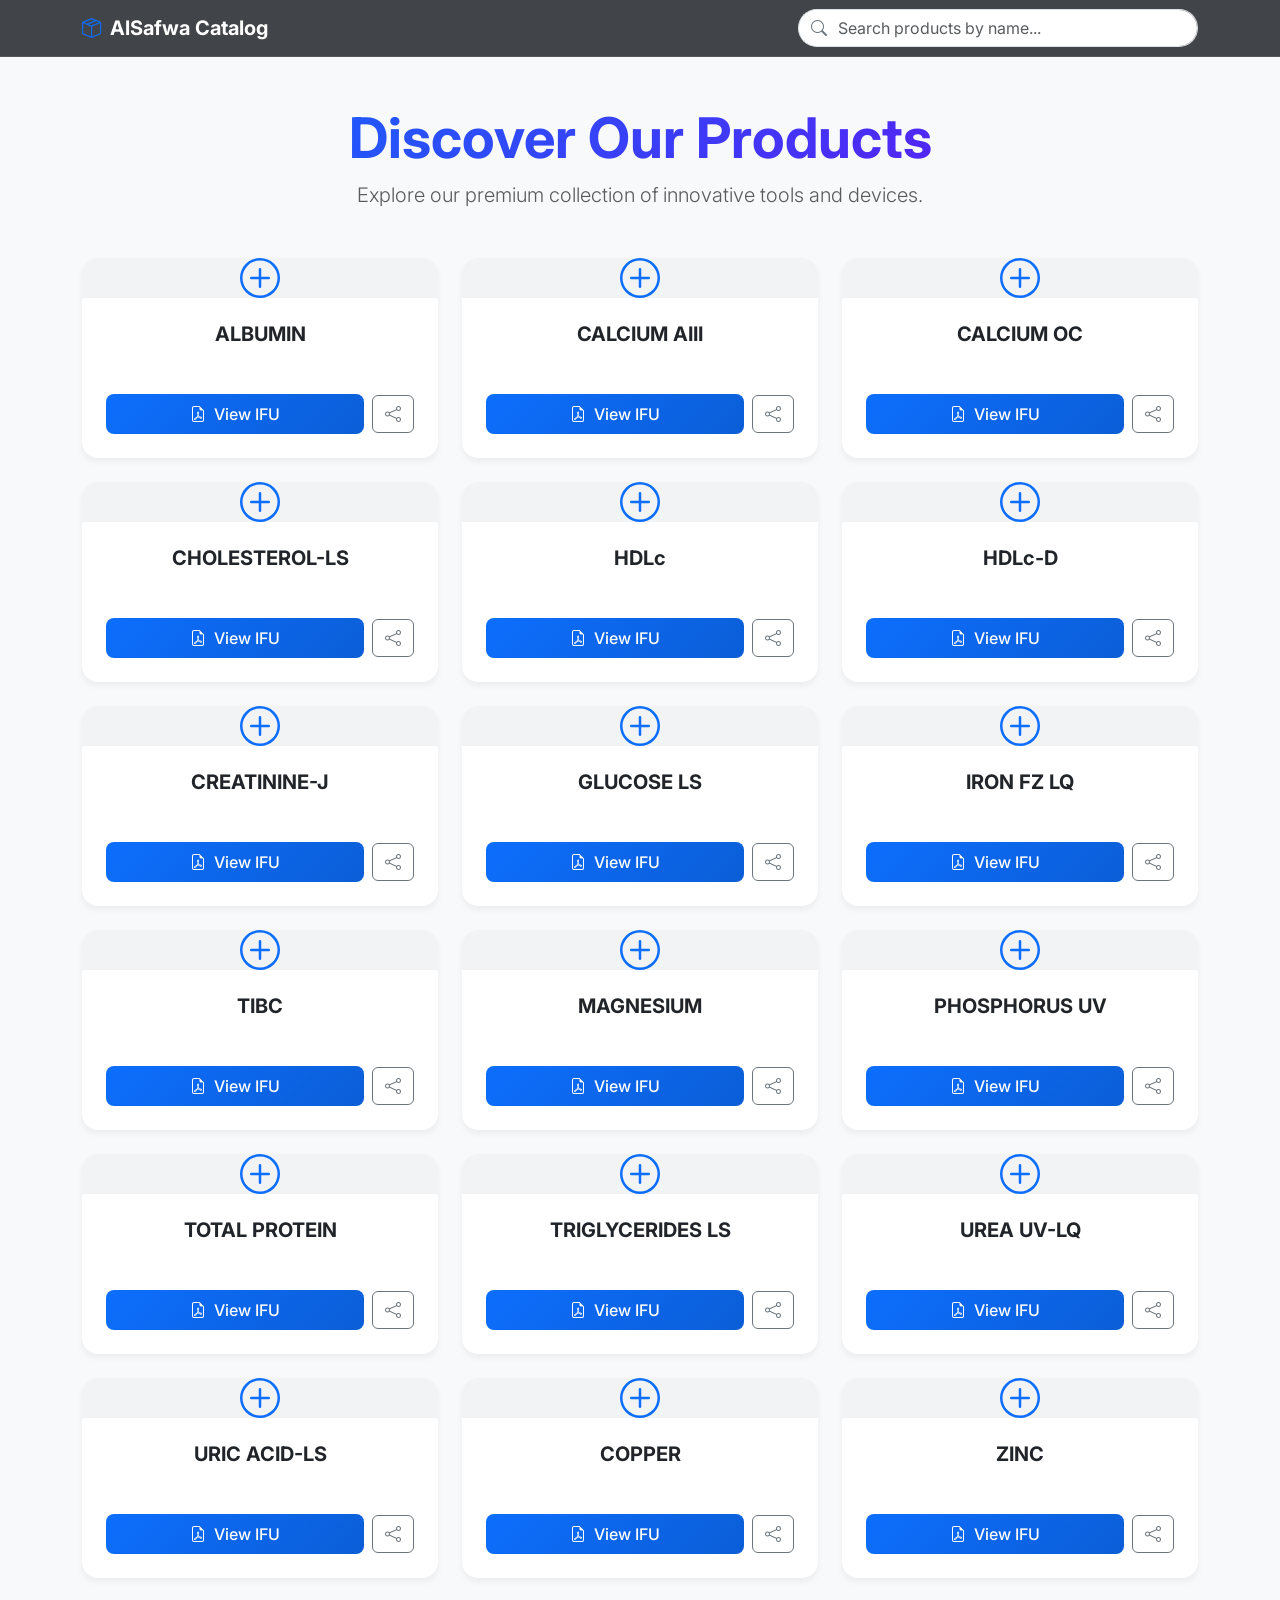
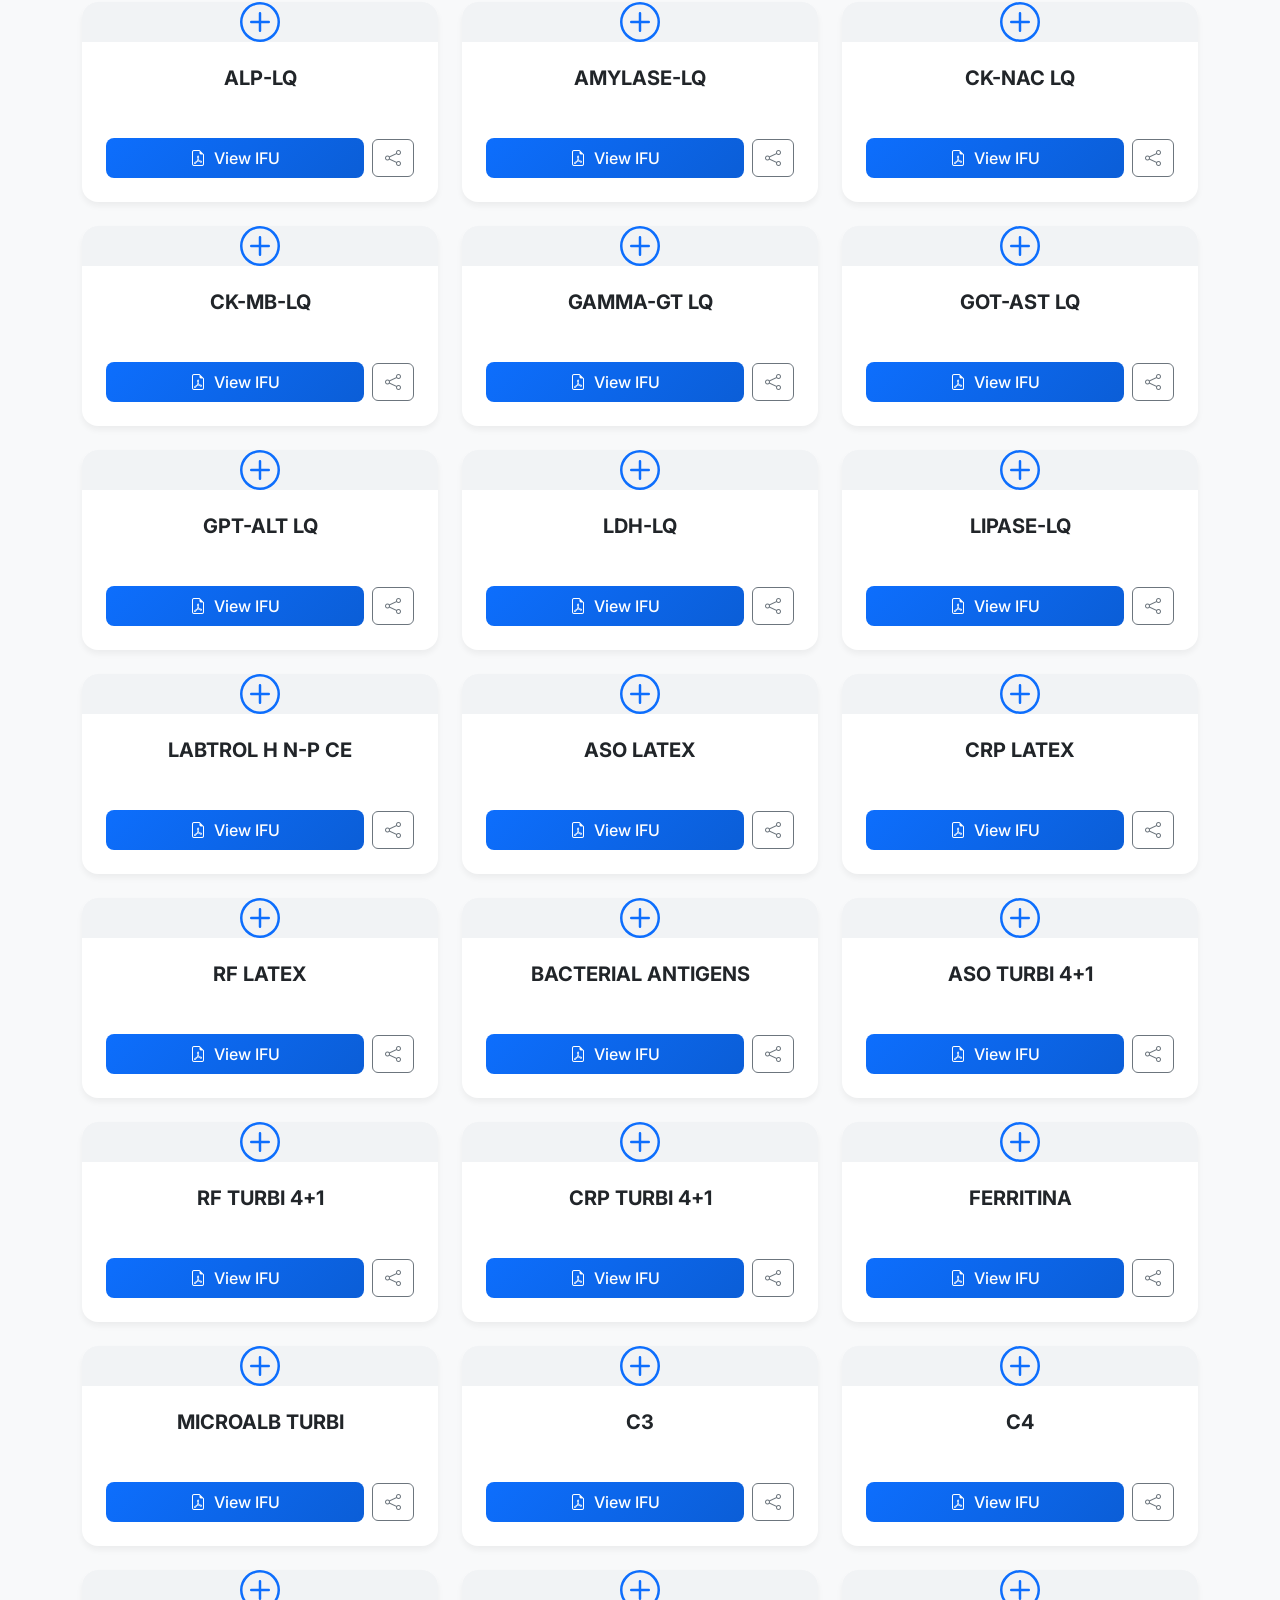
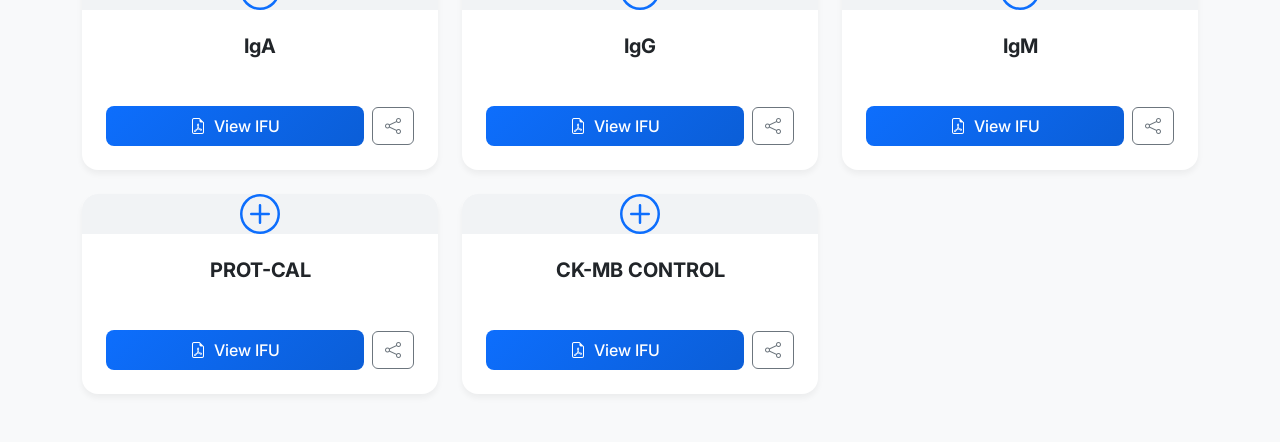
==== index.html @ 9cf82061 "Add all products of IFU pdf" ====
<!DOCTYPE html>
<html lang="en">
<head>
    <meta charset="UTF-8">
    <meta name="viewport" content="width=device-width, initial-scale=1.0">
    <meta name="description" content="Responsive Product Catalog with Real-time Search">
    <title>Product Catalog - AlSafwa</title>
    <!-- Bootstrap 5 CSS -->
    <link href="https://cdn.jsdelivr.net/npm/bootstrap@5.3.2/dist/css/bootstrap.min.css" rel="stylesheet">
    <!-- Bootstrap Icons -->
    <link href="https://cdn.jsdelivr.net/npm/bootstrap-icons@1.11.1/font/bootstrap-icons.css" rel="stylesheet">
    <!-- Custom CSS -->
    <link rel="stylesheet" href="style.css">
    <!-- Google Fonts -->
    <link href="https://fonts.googleapis.com/css2?family=Inter:wght@300;400;500;600;700&display=swap" rel="stylesheet">
</head>
<body>
    <!-- Navbar with Search -->
    <nav class="navbar navbar-expand-lg navbar-dark bg-dark sticky-top glassmorphism-nav">
        <div class="container">
            <a class="navbar-brand fw-bold" href="index.html">
                <i class="bi bi-box-seam text-primary me-2"></i>AlSafwa Catalog
            </a>
            <button class="navbar-toggler" type="button" data-bs-toggle="collapse" data-bs-target="#navbarContent" aria-controls="navbarContent" aria-expanded="false" aria-label="Toggle navigation">
                <span class="navbar-toggler-icon"></span>
            </button>
            <div class="collapse navbar-collapse" id="navbarContent">
                <form class="d-flex ms-auto w-100 mt-3 mt-lg-0" style="max-width: 400px;" onsubmit="event.preventDefault();">
                    <div class="input-group">
                        <span class="input-group-text bg-white border-end-0"><i class="bi bi-search"></i></span>
                        <input class="form-control border-start-0 ps-0 shadow-none" type="search" id="searchInput" placeholder="Search products by name..." aria-label="Search">
                    </div>
                </form>
            </div>
        </div>
    </nav>

    <!-- Main Content -->
    <main class="container my-5">
        <div class="text-center mb-5">
            <h1 class="display-4 fw-bold text-gradient">Discover Our Products</h1>
            <p class="lead text-muted">Explore our premium collection of innovative tools and devices.</p>
        </div>

        <!-- Toast Notification for Share Success -->
        <div class="toast-container position-fixed bottom-0 end-0 p-3" style="z-index: 1055;">
            <div id="shareToast" class="toast align-items-center text-bg-success border-0 shadow-lg" role="alert" aria-live="assertive" aria-atomic="true">
                <div class="d-flex">
                    <div class="toast-body fw-medium">
                        <i class="bi bi-check-circle-fill me-2"></i><span id="toastMessage">Product shared successfully!</span>
                    </div>
                    <button type="button" class="btn-close btn-close-white me-2 m-auto" data-bs-dismiss="toast" aria-label="Close"></button>
                </div>
            </div>
        </div>

        <!-- Product Grid -->
        <div class="row g-4" id="productGrid">
            <!-- Products will be injected here by JavaScript -->
        </div>

        <!-- Empty State -->
        <div id="emptyState" class="text-center d-none py-5">
            <i class="bi bi-search display-1 text-muted"></i>
            <h3 class="mt-3">No products found</h3>
            <p class="text-muted">Try adjusting your search criteria.</p>
        </div>
    </main>

    <!-- Bootstrap JS Bundle -->
    <script src="https://cdn.jsdelivr.net/npm/bootstrap@5.3.2/dist/js/bootstrap.bundle.min.js"></script>
    <!-- Custom Logic -->
    <script src="script.js"></script>
</body>
</html>
---- style.css ----
/* style.css */
:root {
    --primary-color: #0d6efd;
    --primary-hover: #0b5ed7;
    --secondary-color: #6c757d;
    --bg-color: #f8f9fa;
    --card-bg: #ffffff;
    --text-color: #212529;
}

body {
    font-family: 'Inter', sans-serif;
    background-color: var(--bg-color);
    color: var(--text-color);
    -webkit-font-smoothing: antialiased;
}

/* Typography Enhancements */
.text-gradient {
    background: linear-gradient(135deg, #0d6efd, #6610f2);
    -webkit-background-clip: text;
    -webkit-text-fill-color: transparent;
    background-clip: text;
}

/* Navbar */
.glassmorphism-nav {
    background: rgba(33, 37, 41, 0.85) !important;
    backdrop-filter: blur(12px);
    border-bottom: 1px solid rgba(255, 255, 255, 0.1);
}

/* Search Bar */
.input-group-text, .form-control {
    border-radius: 30px;
    border-color: #dee2e6;
}
.input-group-text {
    border-top-right-radius: 0;
    border-bottom-right-radius: 0;
    color: #6c757d;
}
.form-control {
    border-top-left-radius: 0;
    border-bottom-left-radius: 0;
}
.form-control:focus {
    box-shadow: none;
    border-color: #dee2e6;
}

/* Product Cards */
.product-card {
    border: none;
    border-radius: 16px;
    overflow: hidden;
    transition: transform 0.3s ease, box-shadow 0.3s ease;
    background-color: var(--card-bg);
    box-shadow: 0 4px 6px rgba(0, 0, 0, 0.05);
    cursor: pointer;
}

.product-card:hover {
    transform: translateY(-8px);
    box-shadow: 0 12px 24px rgba(0, 0, 0, 0.1);
}

.product-img-wrapper {
    position: relative;
    padding-top: 75%; /* 4:3 Aspect Ratio */
    overflow: hidden;
    background-color: #f1f3f5;
}

.product-img-wrapper img {
    position: absolute;
    top: 0;
    left: 0;
    width: 100%;
    height: 100%;
    object-fit: cover;
    transition: transform 0.5s ease;
}

.product-card:hover .product-img-wrapper img {
    transform: scale(1.05);
}

.card-body {
    padding: 1.5rem;
}

.card-title {
    font-size: 1.25rem;
    font-weight: 600;
    margin-bottom: 1.5rem;
    color: var(--text-color);
}

/* Buttons */
.btn-primary-custom {
    background: linear-gradient(135deg, #0d6efd, #0b5ed7);
    border: none;
    font-weight: 500;
    border-radius: 8px;
    padding: 0.5rem 1rem;
    transition: all 0.2s ease;
}

.btn-primary-custom:hover {
    box-shadow: 0 4px 12px rgba(13, 110, 253, 0.3);
    transform: translateY(-2px);
}

.btn-icon {
    display: inline-flex;
    align-items: center;
    justify-content: center;
    gap: 0.5rem;
}

/* Product Details Page */
.details-image-wrapper {
    border-radius: 20px;
    overflow: hidden;
    box-shadow: 0 10px 30px rgba(0,0,0,0.1);
}

.details-image-wrapper img {
    width: 100%;
    height: auto;
    object-fit: cover;
}

.details-card {
    background: white;
    border-radius: 20px;
    padding: 3rem;
    box-shadow: 0 4px 20px rgba(0,0,0,0.05);
}

/* Responsive adjustments */
@media (max-width: 768px) {
    .details-card {
        padding: 1.5rem;
        margin-top: 1.5rem;
    }
}
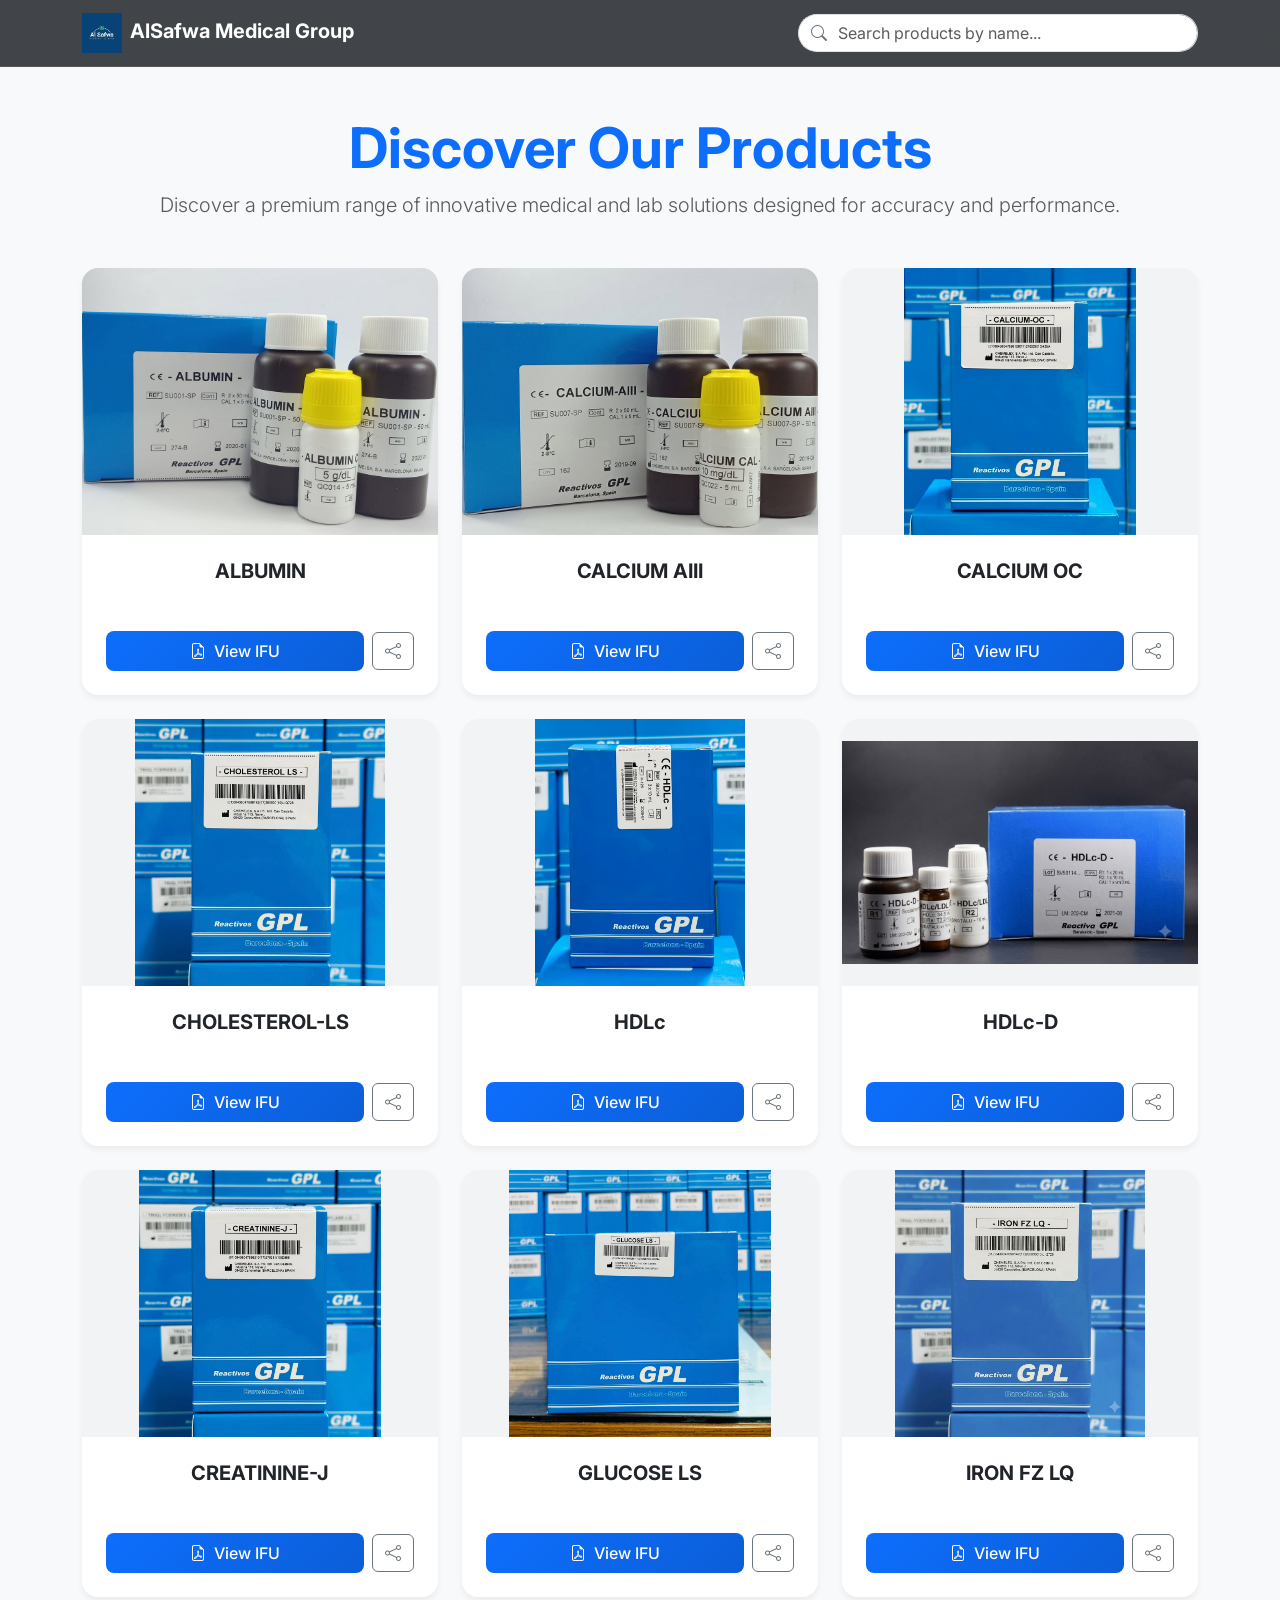
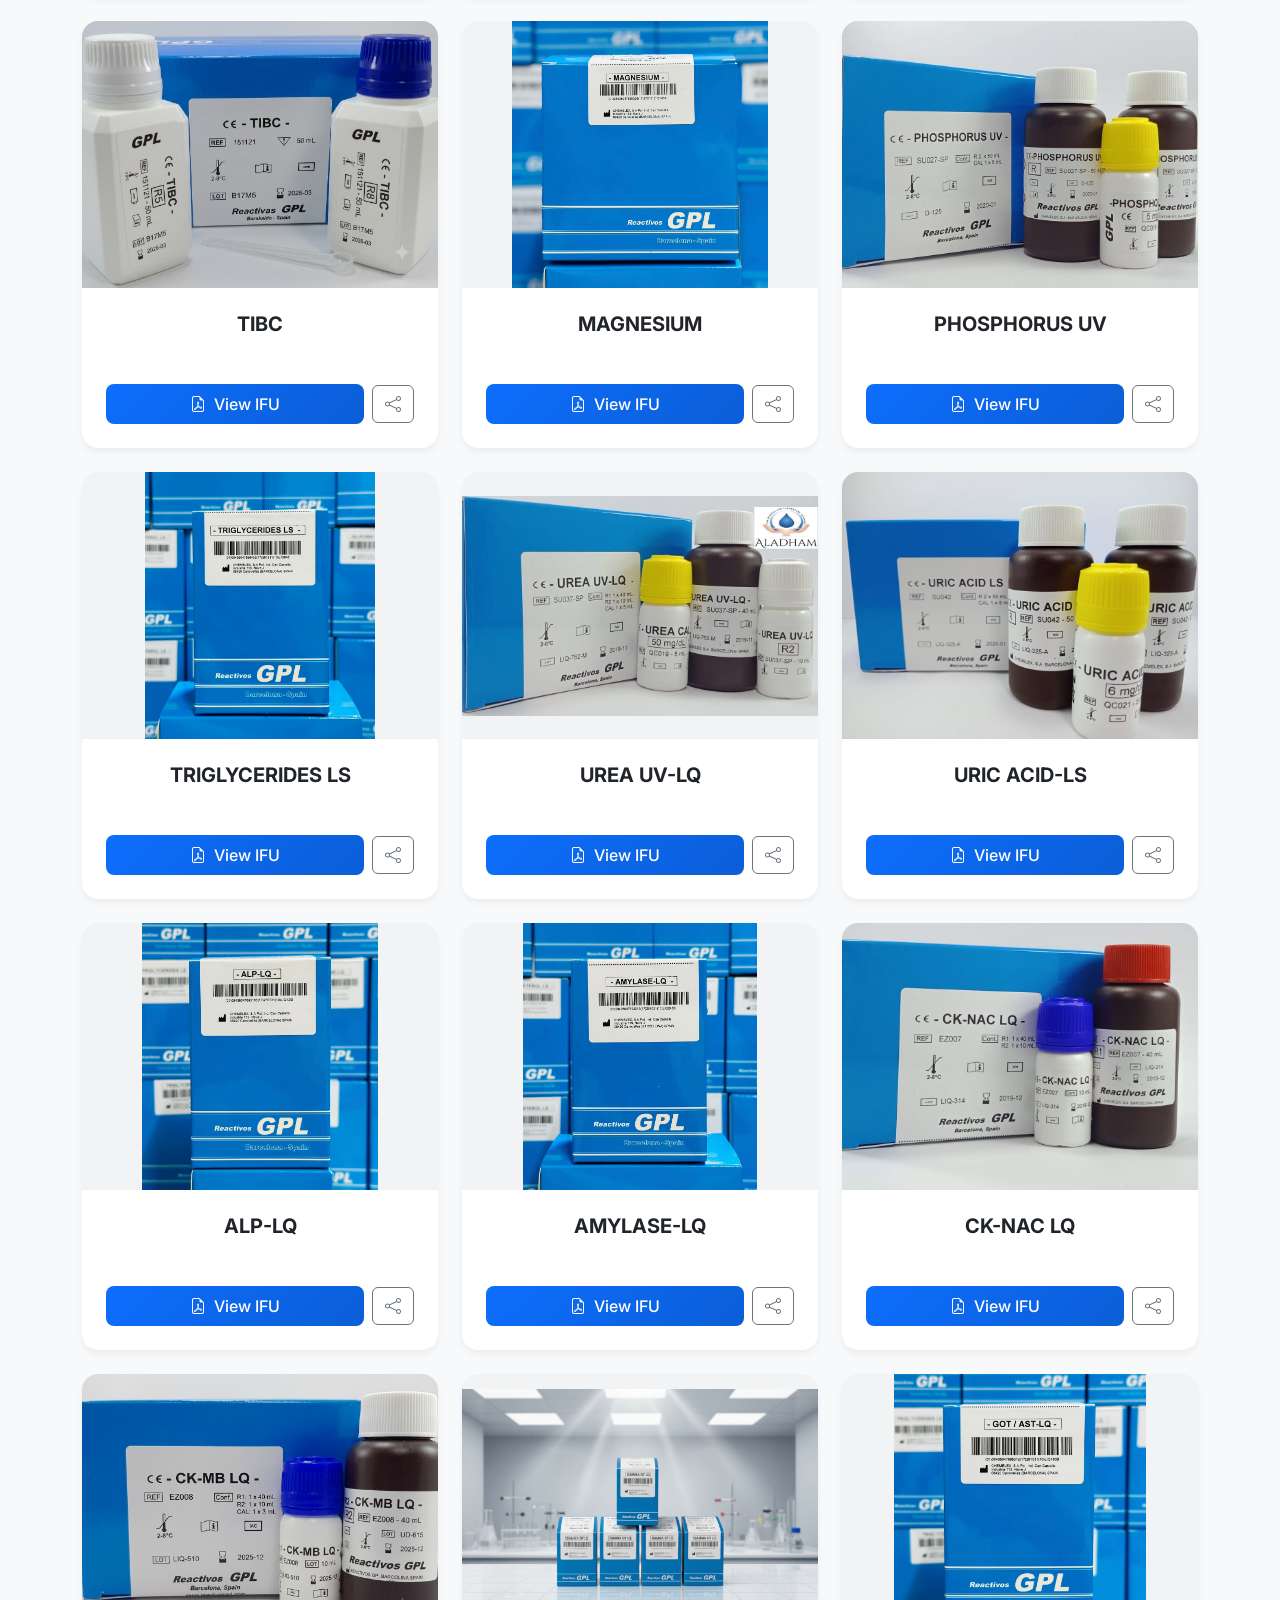
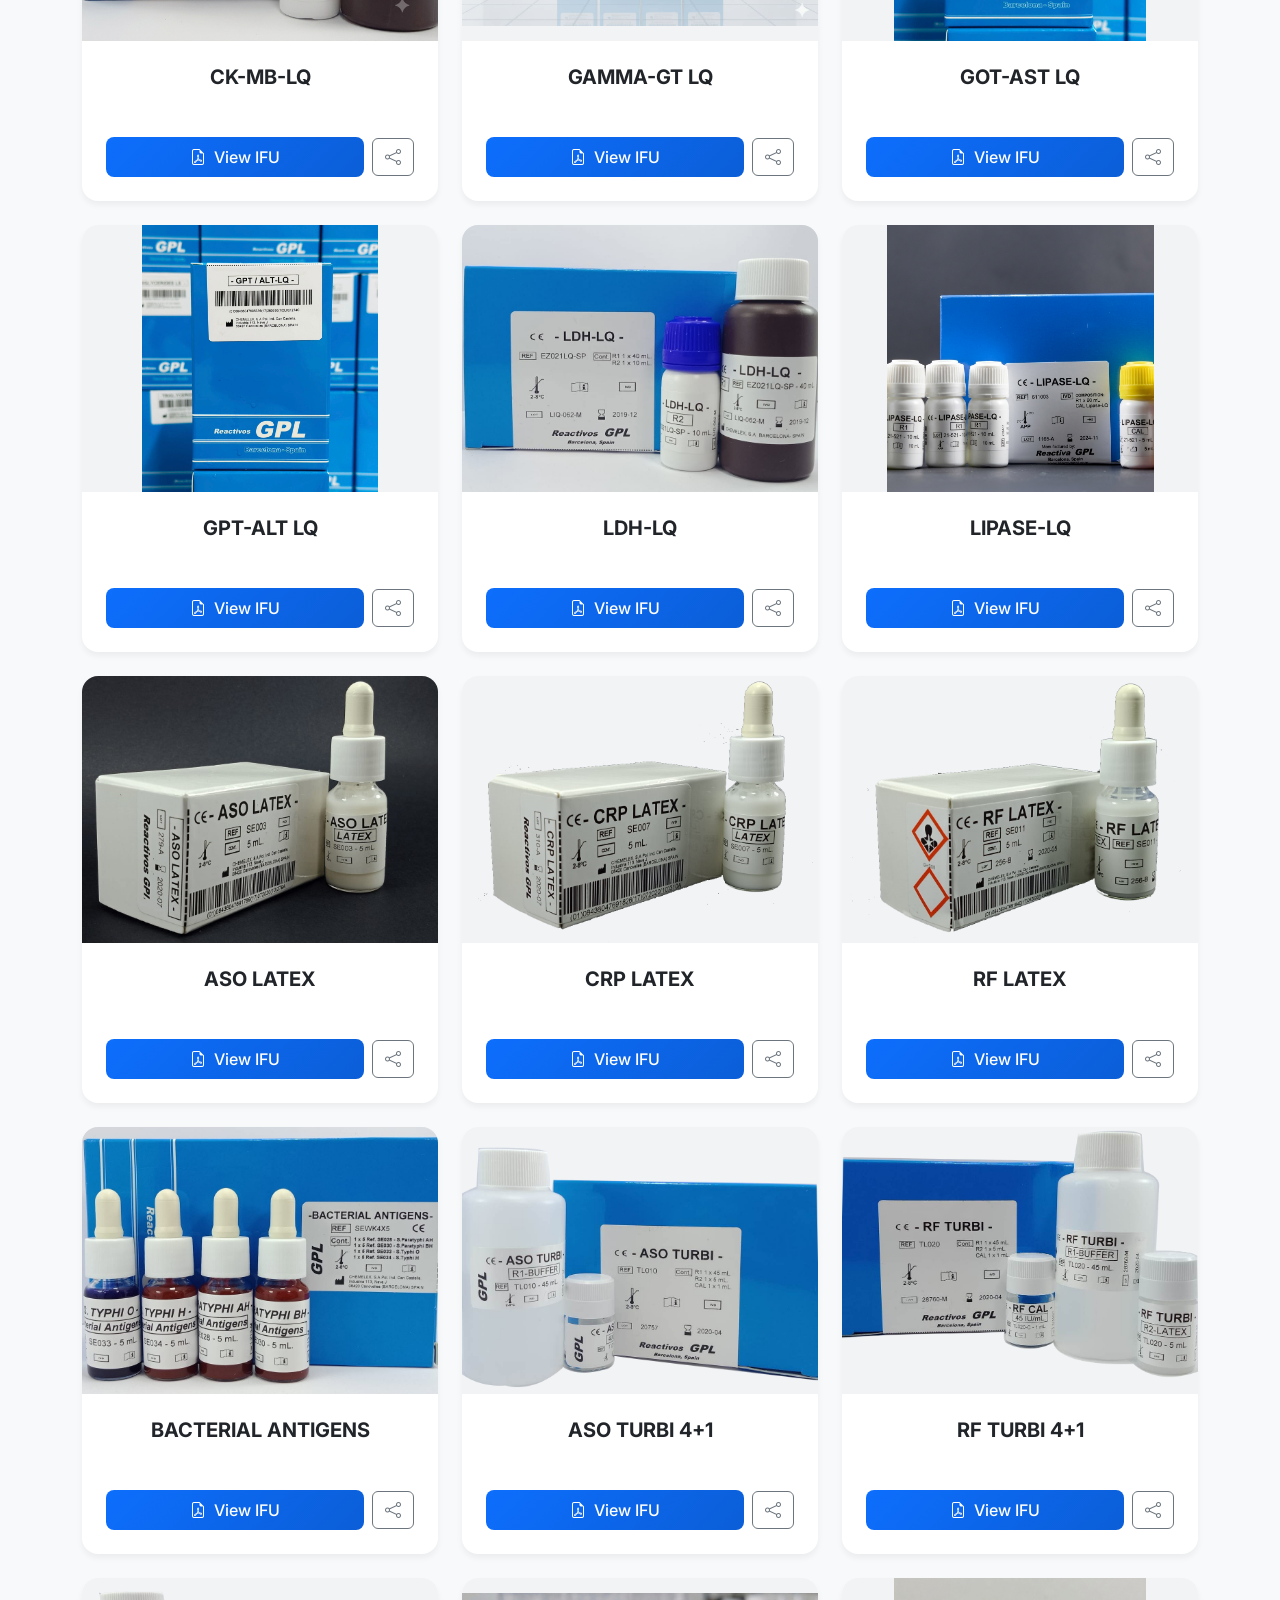
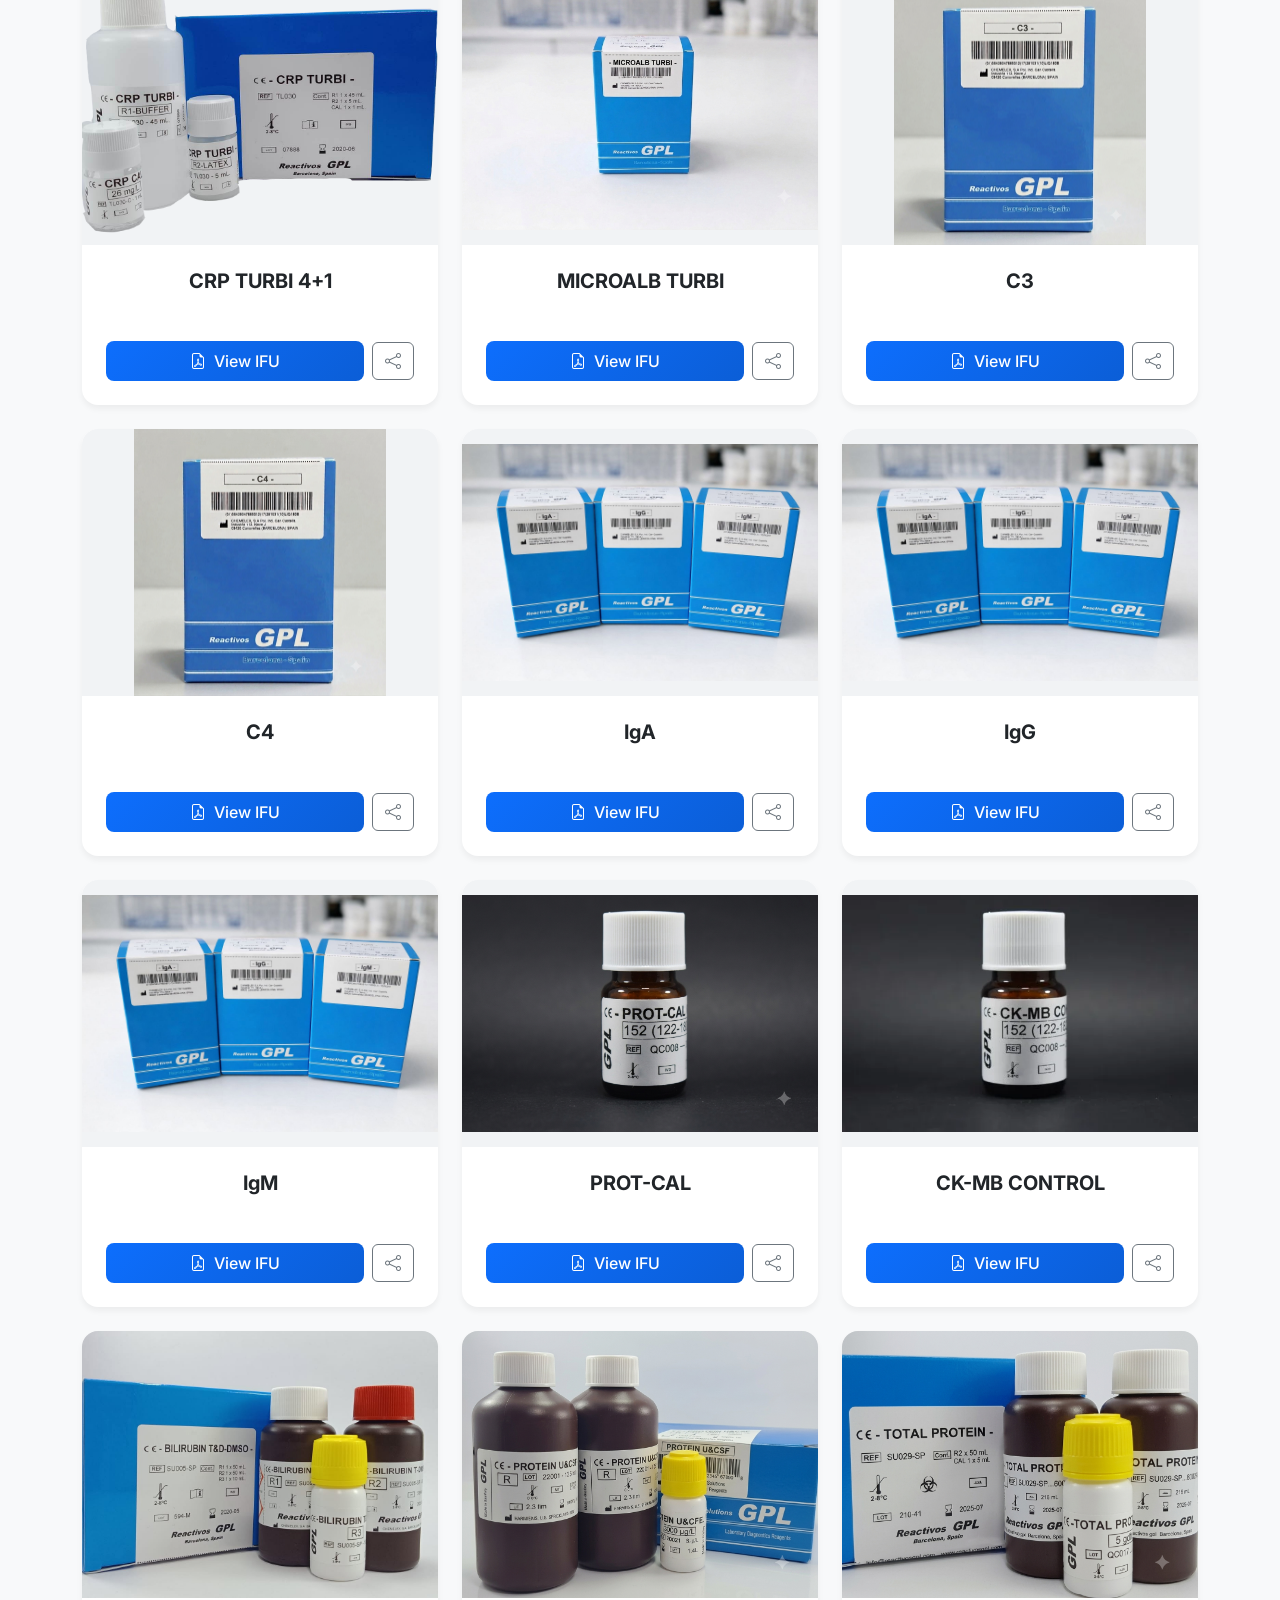
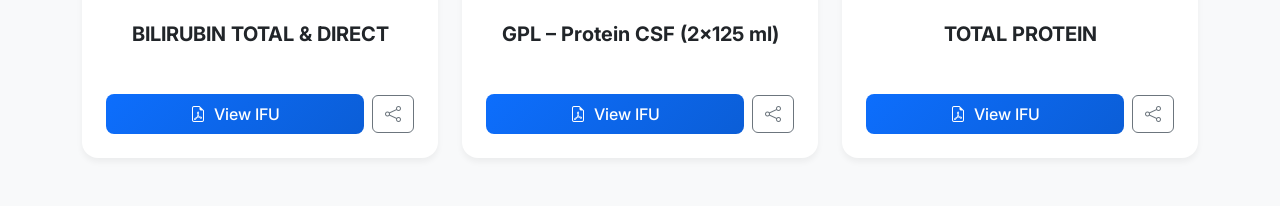
==== commit 74e2faef: "solve and put all products" ====
--- a/index.html
+++ b/index.html
@@ -1,5 +1,6 @@
 <!DOCTYPE html>
 <html lang="en">
+
 <head>
     <meta charset="UTF-8">
     <meta name="viewport" content="width=device-width, initial-scale=1.0">
@@ -14,21 +15,26 @@
     <!-- Google Fonts -->
     <link href="https://fonts.googleapis.com/css2?family=Inter:wght@300;400;500;600;700&display=swap" rel="stylesheet">
 </head>
+
 <body>
     <!-- Navbar with Search -->
     <nav class="navbar navbar-expand-lg navbar-dark bg-dark sticky-top glassmorphism-nav">
         <div class="container">
             <a class="navbar-brand fw-bold" href="index.html">
-                <i class="bi bi-box-seam text-primary me-2"></i>AlSafwa Catalog
+                <img src="assets/images/logo.jpg" alt="AlSafwa Medical Group" class="me-2" style="height: 40px;">AlSafwa
+                Medical Group
             </a>
-            <button class="navbar-toggler" type="button" data-bs-toggle="collapse" data-bs-target="#navbarContent" aria-controls="navbarContent" aria-expanded="false" aria-label="Toggle navigation">
+            <button class="navbar-toggler" type="button" data-bs-toggle="collapse" data-bs-target="#navbarContent"
+                aria-controls="navbarContent" aria-expanded="false" aria-label="Toggle navigation">
                 <span class="navbar-toggler-icon"></span>
             </button>
             <div class="collapse navbar-collapse" id="navbarContent">
-                <form class="d-flex ms-auto w-100 mt-3 mt-lg-0" style="max-width: 400px;" onsubmit="event.preventDefault();">
+                <form class="d-flex ms-auto w-100 mt-3 mt-lg-0" style="max-width: 400px;"
+                    onsubmit="event.preventDefault();">
                     <div class="input-group">
                         <span class="input-group-text bg-white border-end-0"><i class="bi bi-search"></i></span>
-                        <input class="form-control border-start-0 ps-0 shadow-none" type="search" id="searchInput" placeholder="Search products by name..." aria-label="Search">
+                        <input class="form-control border-start-0 ps-0 shadow-none" type="search" id="searchInput"
+                            placeholder="Search products by name..." aria-label="Search">
                     </div>
                 </form>
             </div>
@@ -38,18 +44,22 @@
     <!-- Main Content -->
     <main class="container my-5">
         <div class="text-center mb-5">
-            <h1 class="display-4 fw-bold text-gradient">Discover Our Products</h1>
-            <p class="lead text-muted">Explore our premium collection of innovative tools and devices.</p>
+            <h1 class="display-4 fw-bold text-primary">Discover Our Products</h1>
+            <p class="lead text-muted">Discover a premium range of innovative medical and lab solutions designed for
+                accuracy and performance.</p>
         </div>
 
         <!-- Toast Notification for Share Success -->
         <div class="toast-container position-fixed bottom-0 end-0 p-3" style="z-index: 1055;">
-            <div id="shareToast" class="toast align-items-center text-bg-success border-0 shadow-lg" role="alert" aria-live="assertive" aria-atomic="true">
+            <div id="shareToast" class="toast align-items-center text-bg-success border-0 shadow-lg" role="alert"
+                aria-live="assertive" aria-atomic="true">
                 <div class="d-flex">
                     <div class="toast-body fw-medium">
-                        <i class="bi bi-check-circle-fill me-2"></i><span id="toastMessage">Product shared successfully!</span>
+                        <i class="bi bi-check-circle-fill me-2"></i><span id="toastMessage">Product shared
+                            successfully!</span>
                     </div>
-                    <button type="button" class="btn-close btn-close-white me-2 m-auto" data-bs-dismiss="toast" aria-label="Close"></button>
+                    <button type="button" class="btn-close btn-close-white me-2 m-auto" data-bs-dismiss="toast"
+                        aria-label="Close"></button>
                 </div>
             </div>
         </div>
@@ -72,4 +82,5 @@
     <!-- Custom Logic -->
     <script src="script.js"></script>
 </body>
-</html>
+
+</html>
--- a/style.css
+++ b/style.css
@@ -60,10 +60,7 @@
     cursor: pointer;
 }
 
-.product-card:hover {
-    transform: translateY(-8px);
-    box-shadow: 0 12px 24px rgba(0, 0, 0, 0.1);
-}
+
 
 .product-img-wrapper {
     position: relative;
@@ -78,12 +75,7 @@
     left: 0;
     width: 100%;
     height: 100%;
-    object-fit: cover;
-    transition: transform 0.5s ease;
-}
-
-.product-card:hover .product-img-wrapper img {
-    transform: scale(1.05);
+    object-fit: contain;
 }
 
 .card-body {
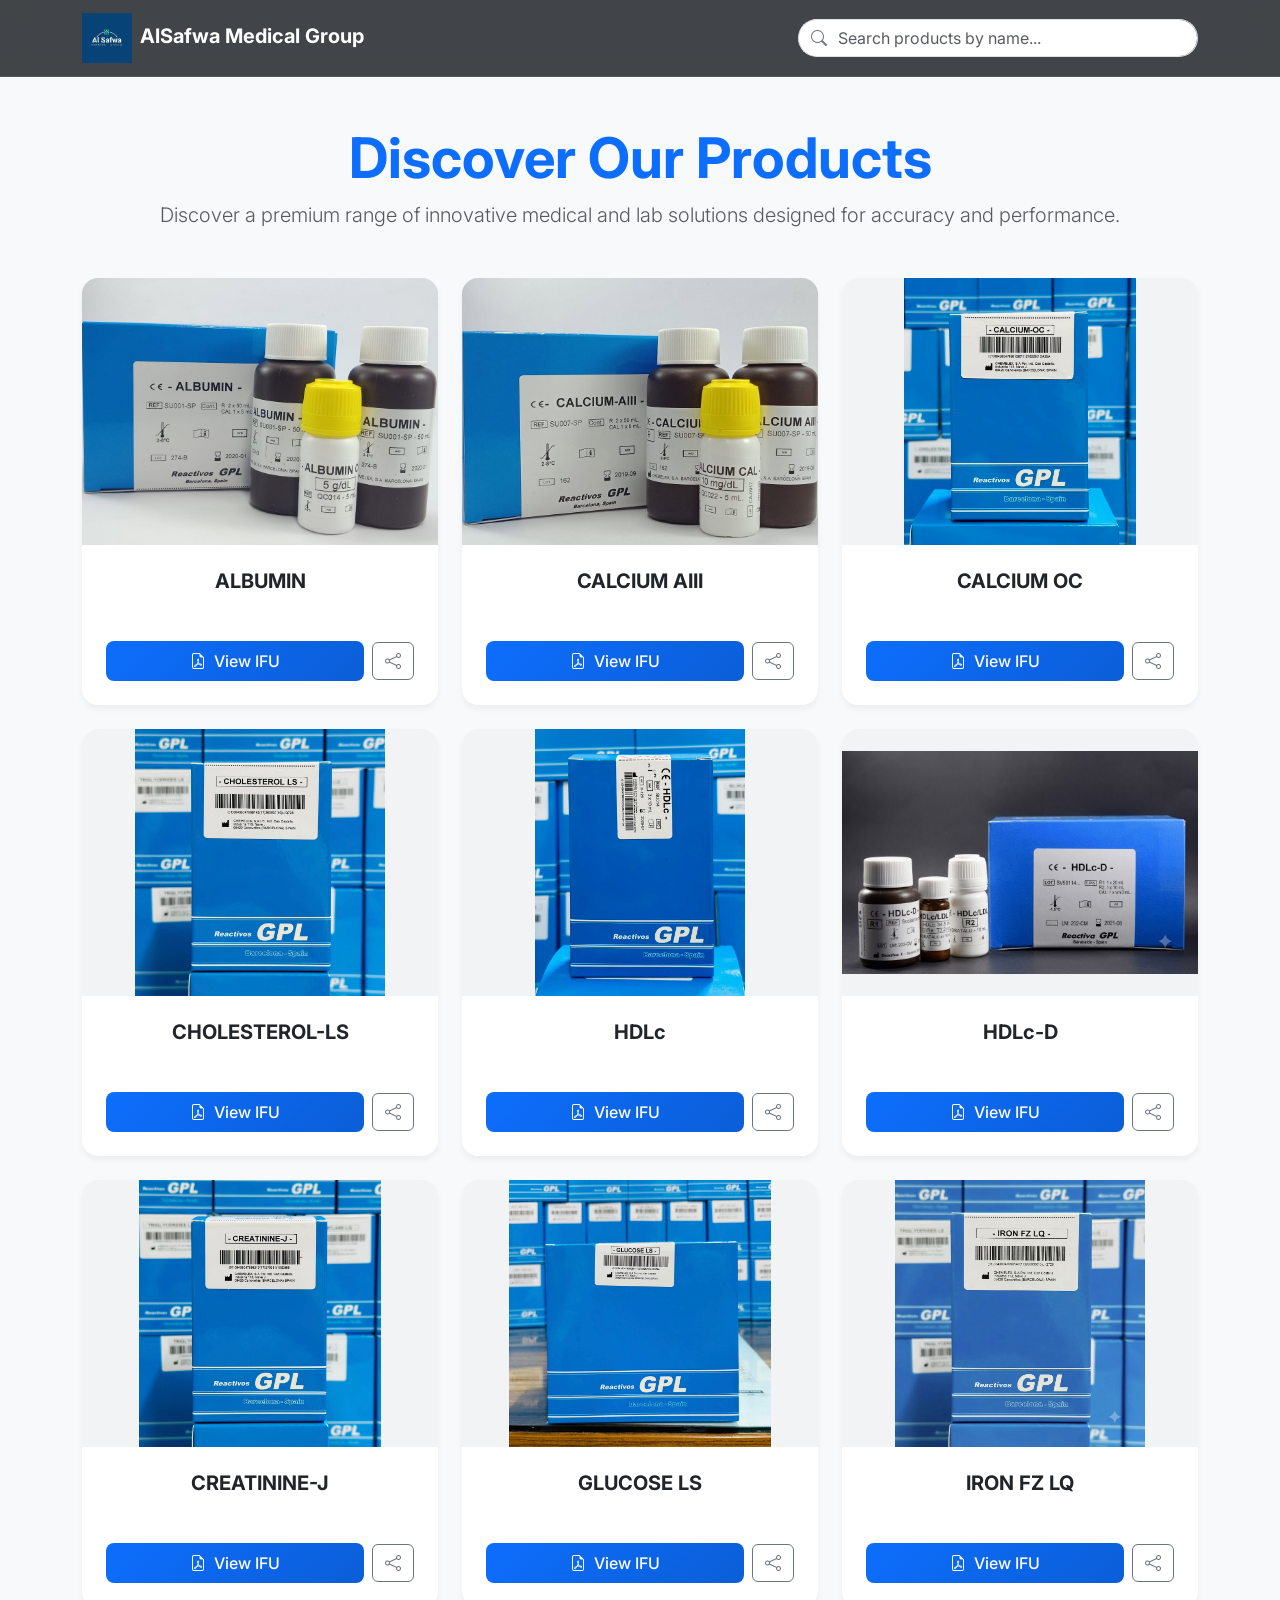
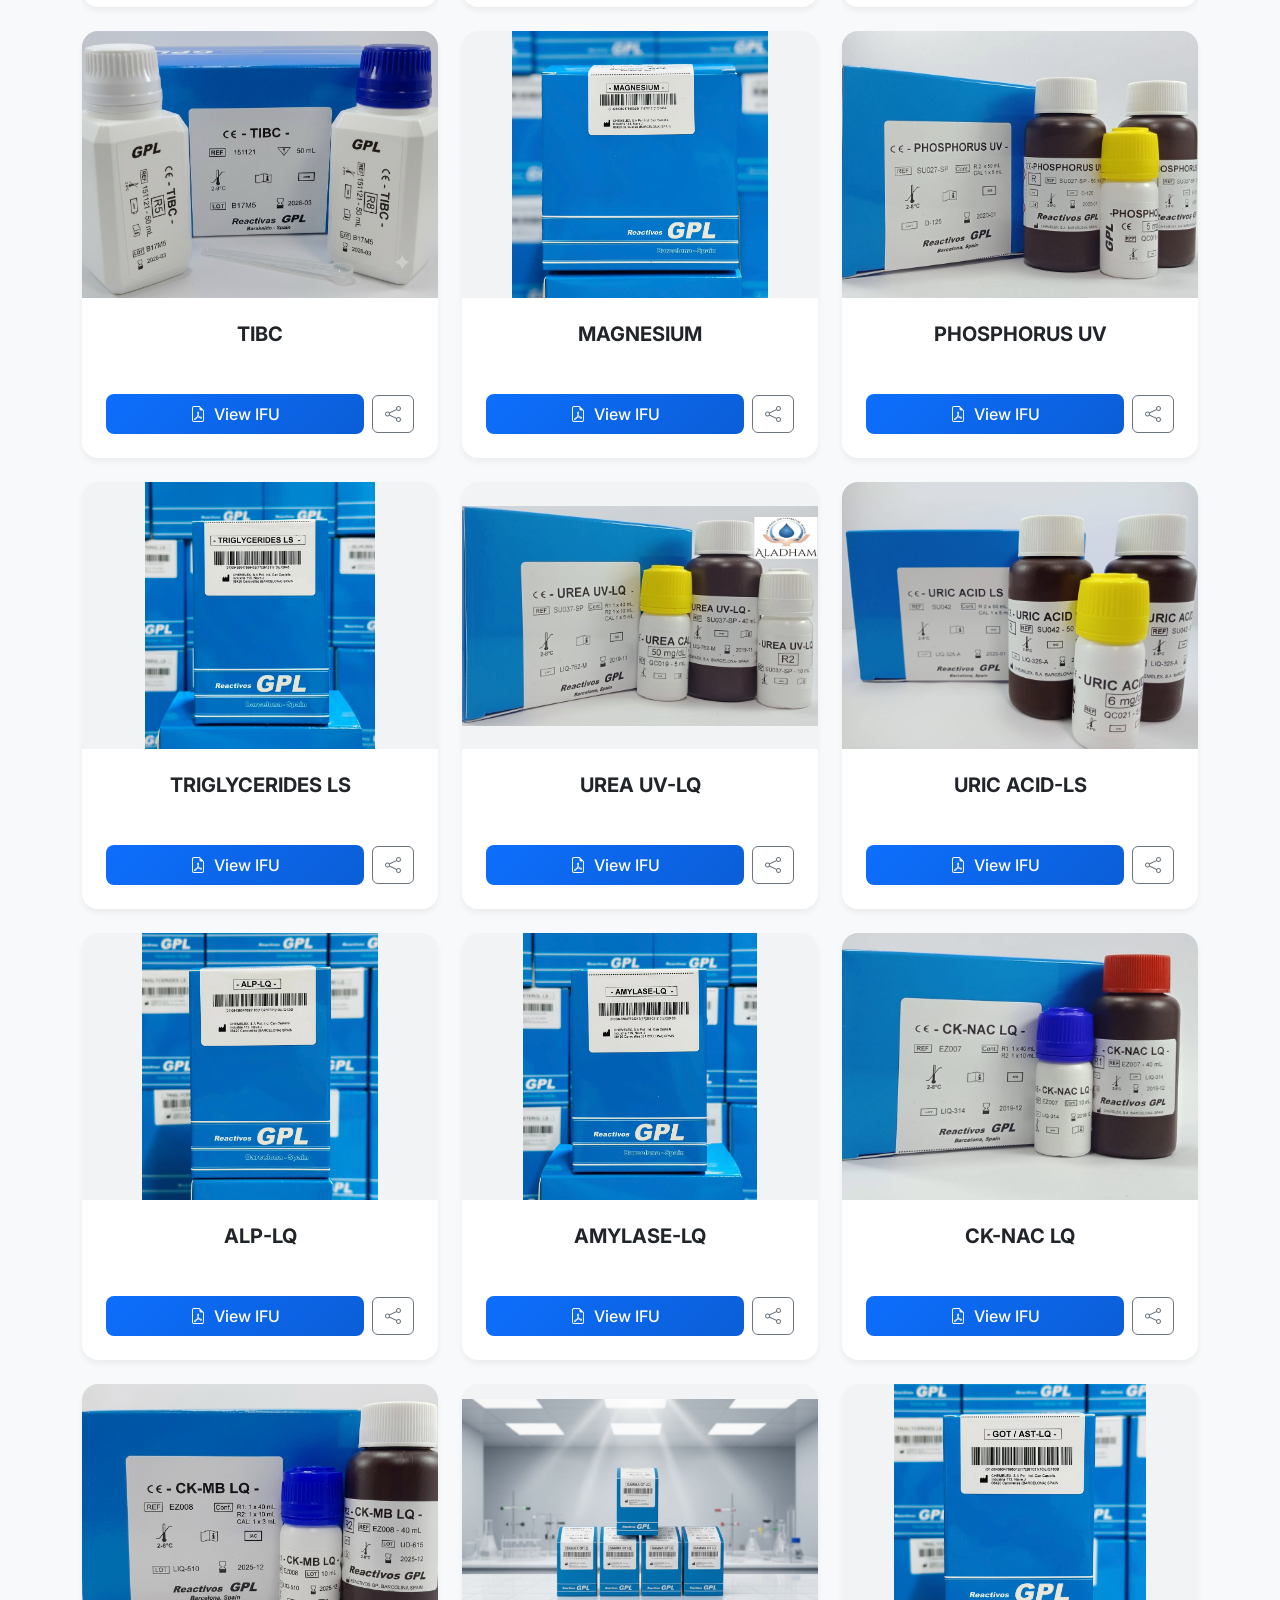
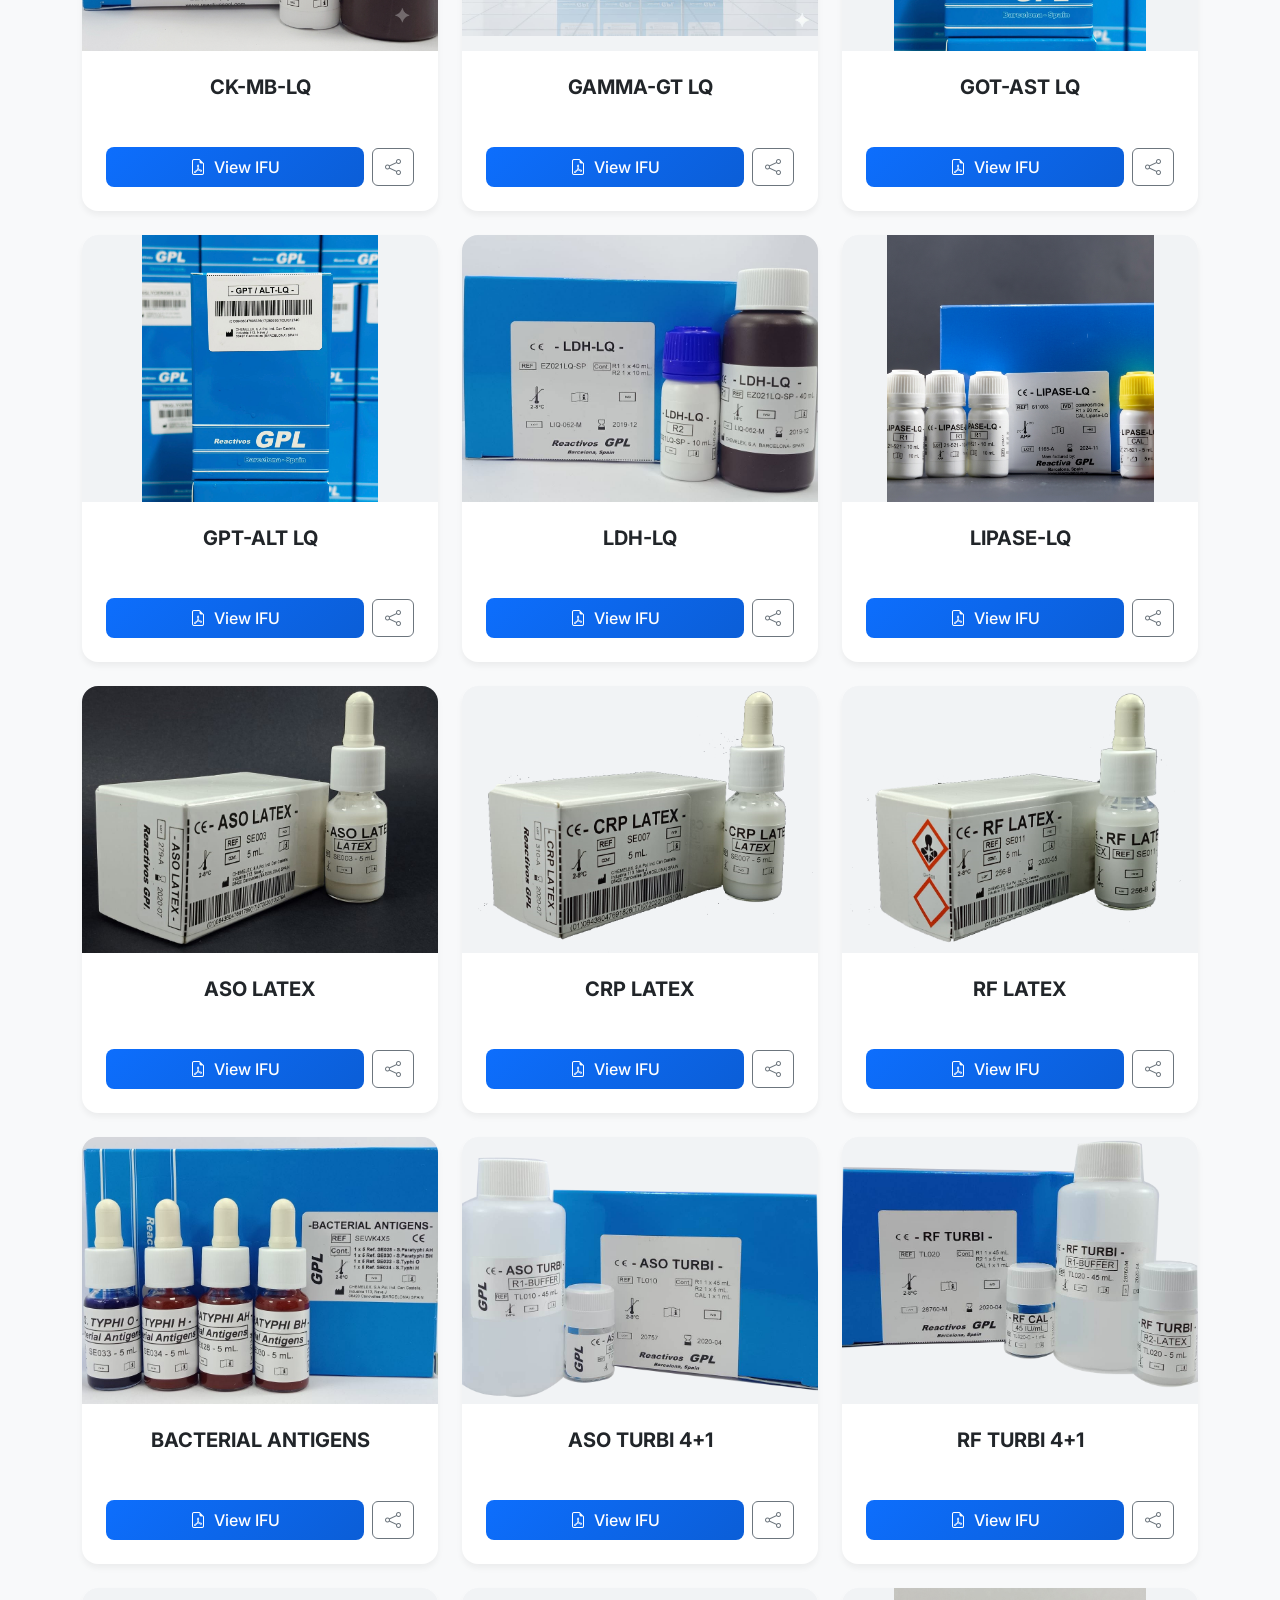
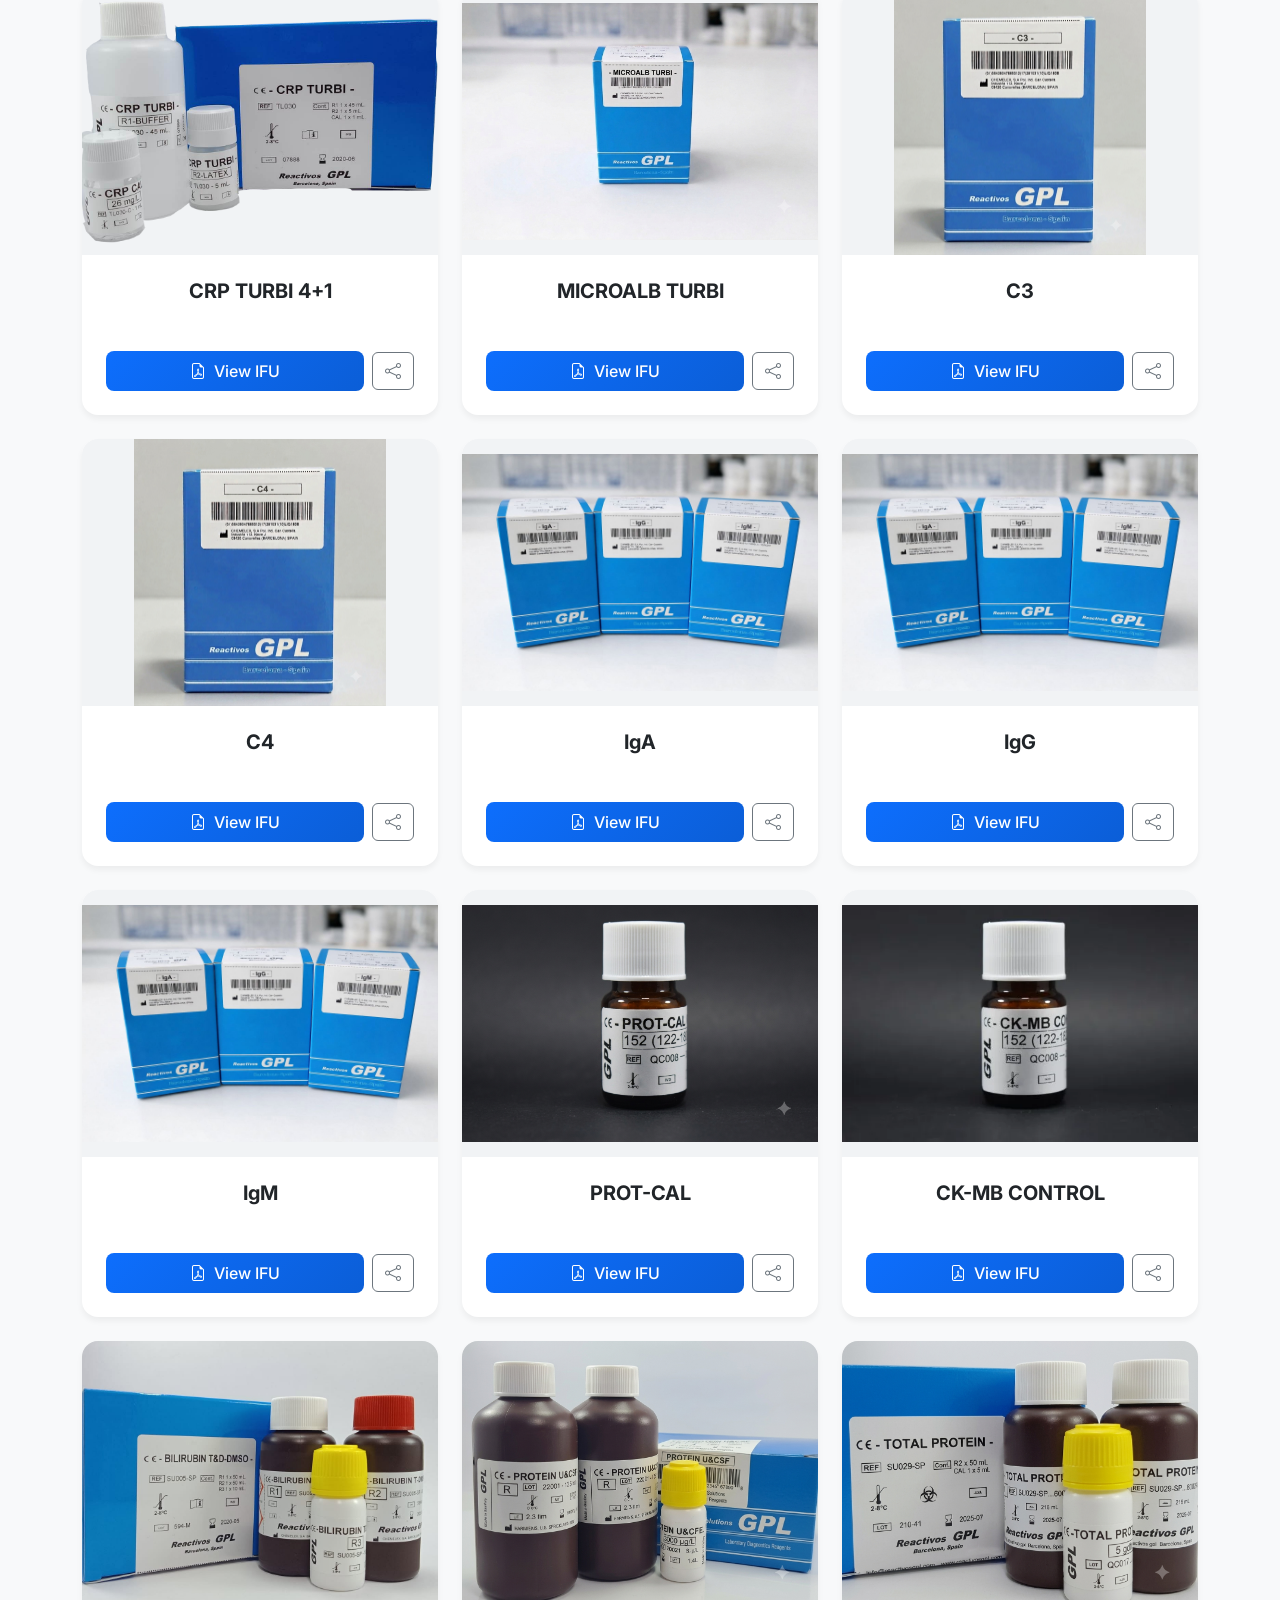
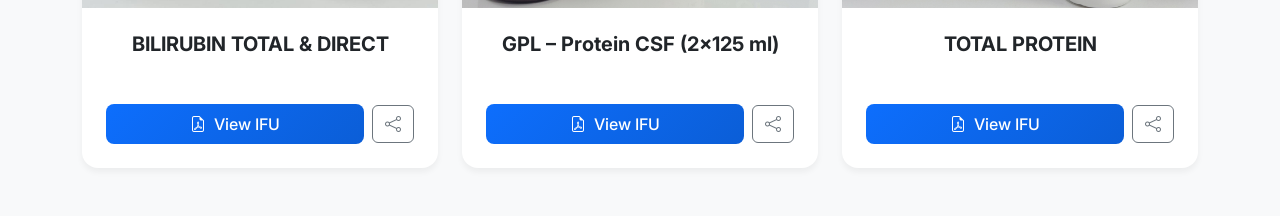
==== commit e546dc5c: "edit logo" ====
--- a/index.html
+++ b/index.html
@@ -21,7 +21,7 @@
     <nav class="navbar navbar-expand-lg navbar-dark bg-dark sticky-top glassmorphism-nav">
         <div class="container">
             <a class="navbar-brand fw-bold" href="index.html">
-                <img src="assets/images/logo.jpg" alt="AlSafwa Medical Group" class="me-2" style="height: 40px;">AlSafwa
+                <img src="assets/images/logo.jpg" alt="AlSafwa Medical Group" class="me-2" style="height: 50px;">AlSafwa
                 Medical Group
             </a>
             <button class="navbar-toggler" type="button" data-bs-toggle="collapse" data-bs-target="#navbarContent"
